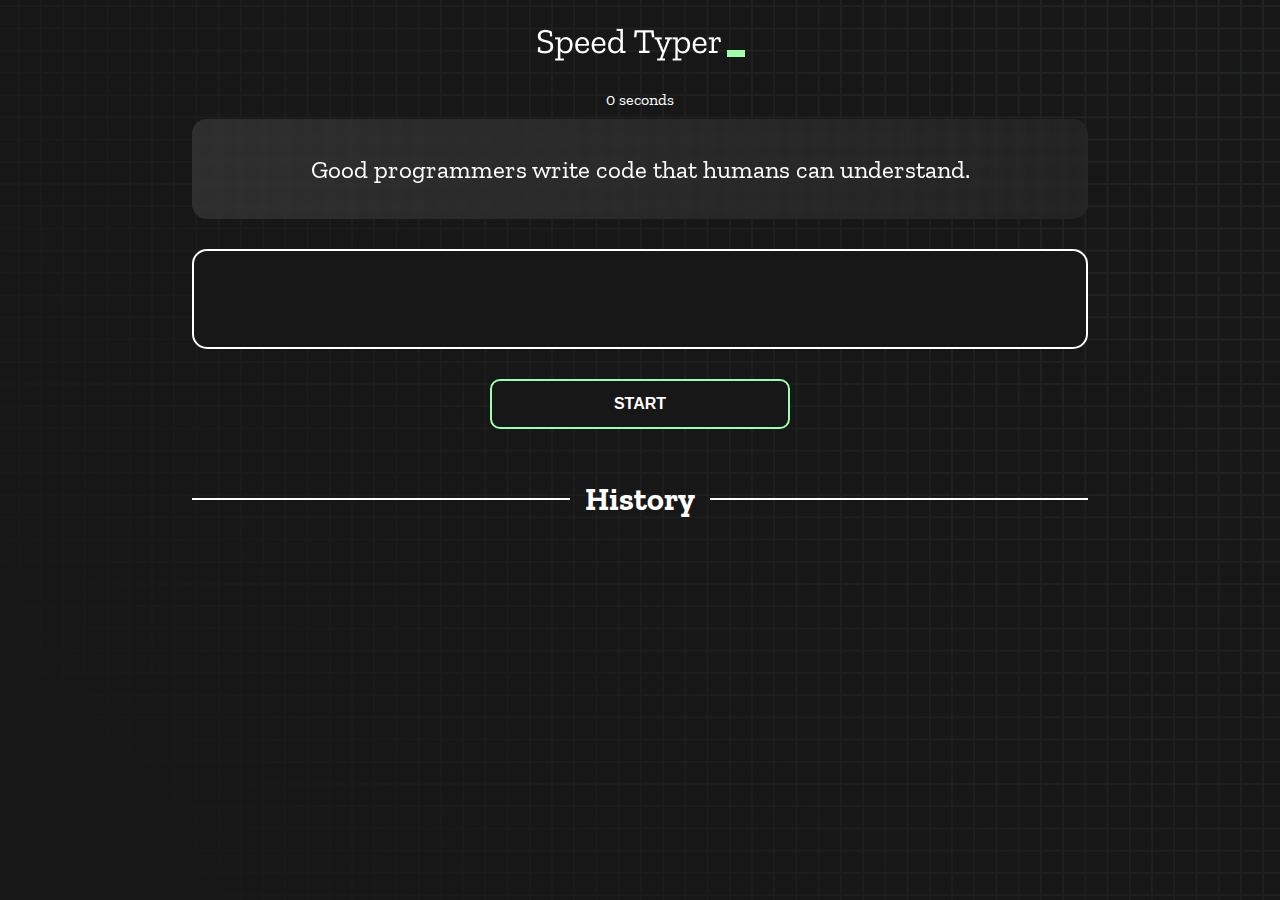
==== index.html @ 2a81efe4 "Initial commit" ====
<!DOCTYPE html>
<html lang="en">
  <head>
    <meta charset="UTF-8" />
    <meta http-equiv="X-UA-Compatible" content="IE=edge" />
    <meta name="viewport" content="width=device-width, initial-scale=1.0" />
    <title>Speed Monster</title>
    <link rel="stylesheet" href="styles.css" />
    <link rel="preconnect" href="https://fonts.googleapis.com" />
    <link rel="preconnect" href="https://fonts.gstatic.com" crossorigin />
    <link
      href="https://fonts.googleapis.com/css2?family=Zilla+Slab:wght@300;400;500&display=swap"
      rel="stylesheet"
    />
  </head>
  <body>
    <h1 class="title"><img src="./logo.png" /></h1>
    <div id="show-time">0 seconds</div>

    <div class="box-container">
      <div id="question"></div>

      <div id="display" class="inactive"></div>

      <div class="buttons">
        <button id="starts">START</button>
      </div>

      <div class="divider-container">
        <div class="line"></div>
        <h1 class="title2">History</h1>
        <div class="line"></div>
      </div>
      <div id="histories"></div>
    </div>

    <div id="countdown"></div>
    <div id="modal-background" class="hidden"></div>
    <div id="result" class="hidden"></div>

    <script src="./history.js"></script>
    <script src="./script.js"></script>
  </body>
</html>
---- styles.css ----
* {
  padding: 0;
  margin: 0;
  box-sizing: border-box;
}

body {
  background-image: url("./bg.png");
  background-size: cover;
  background-position: left top;
  font-family: "Zilla Slab", serif;
}

.box-container {
  width: 70%;
  margin: 0 auto;
}

#question {
  height: 100px;
  display: flex;
  align-items: center;
  justify-content: center;
  color: white;
  font-size: 25px;
  border-radius: 15px;
  background: rgb(255, 255, 255);
  background: linear-gradient(
    92.49deg,
    rgba(255, 255, 255, 0.1) 0.18%,
    rgba(255, 255, 255, 0.05) 99.85%
  );
  backdrop-filter: blur(5px);
  margin-bottom: 30px;
}

#display {
  height: 100px;
  display: flex;
  flex-wrap: wrap;
  align-items: center;
  padding-left: 5rem;
  color: white;
  font-size: 32px;
  background-color: #171717;
  border: 2px solid #9dffad;
  border-radius: 15px;
}

#countdown {
  position: fixed;
  height: 100vh;
  width: 100vw;
  background-color: rgba(0, 0, 0, 0.8);
  top: 0;
  left: 0;
  display: flex;
  align-items: center;
  justify-content: center;
  font-size: 3rem;
  color: white;
  display: none;
}
#result {
  position: fixed;
  top: 10%; 
  left: 10%;
  transform: translate(-50%, -50%);
  height: 250px;
  width: 400px;
  background-color: #171717;
  border-radius: 15px;
  border: 2px solid #9dffad;
  color: white;
  text-align: center;
  padding: 2rem;
}
#show-time{
  text-align: center;
  color: white;
  margin: 10px 0;
}

.green {
  color: #9dffad;
}
.red {
  color: #eb6565;
}
.bold {
  font-weight: 700;
}
.inactive {
  border: 2px solid white !important;
}
.hidden {
  display: none;
}
.title {
  text-align: center;
  color: white;
  margin: 20px 0;
}

.divider-container {
  height: 80px;
  display: flex;
  justify-content: center;
  align-items: center;
  gap: 15px;
  margin: 0 auto;
}

.line {
  height: 2px;
  background: white;
  width: 100%;
}

.title2 {
  color: white;
  display: block;
}

.buttons {
  display: flex;
  justify-content: center;
  margin: 30px 0;
}
button {
  padding: 10px 20px;
  border: none;
  font-size: 16px;
  font-weight: bold;
  width: 300px;
  height: 50px;
  color: white;
  background-color: #171717;
  border-radius: 10px;
  border: 2px solid #9dffad;
  cursor: pointer;
}

#histories {
  display: flex;
  flex-wrap: wrap;
  justify-content: space-around;
}

.card {
  width: 100%;
  height: 100%;
  padding: 50px;
  display: flex;
  justify-content: space-between;
  align-items: center;
  padding: 20px 30px;
  color: white;
  border-radius: 15px;
  background: rgb(255, 255, 255);
  background: linear-gradient(
    92.49deg,
    rgba(255, 255, 255, 0.1) 0.18%,
    rgba(255, 255, 255, 0.05) 99.85%
  );
  backdrop-filter: blur(5px);
  margin-bottom: 30px;
}

#modal-background {
  background: rgb(255, 255, 255);
  background: linear-gradient(
    92.49deg,
    rgba(255, 255, 255, 0.1) 0.18%,
    rgba(255, 255, 255, 0.05) 99.85%
  );
  backdrop-filter: blur(5px);
  height: 100vh;
  width: 100%;
  position: fixed;
  top: 0;
}

@media only screen and (max-width: 700px) {
  .box-container {
    padding: 0 20px;
    width: 100%;
  }
  .card {
    flex-direction: column;
  }
}
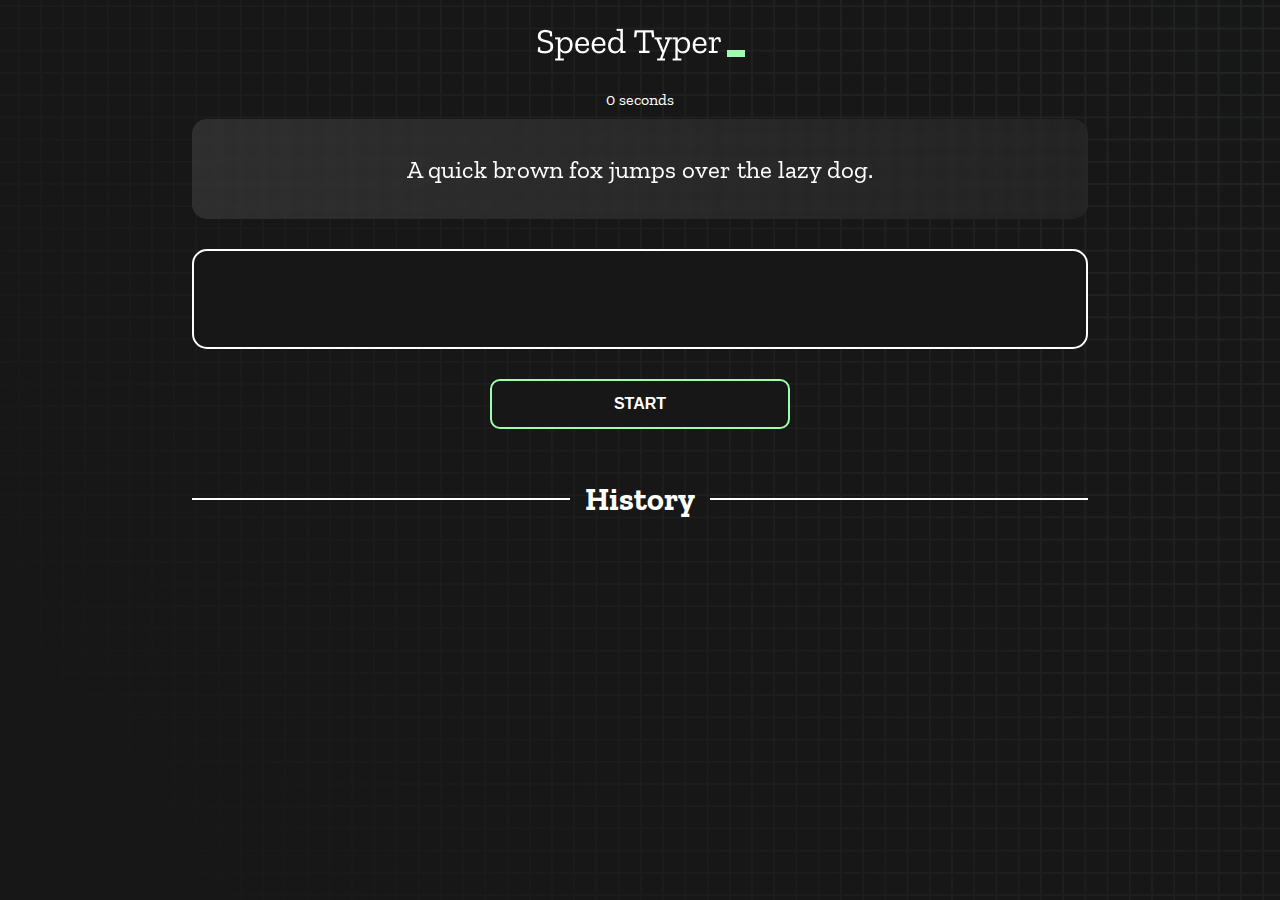
==== commit 69198be6: "finshed field in the middel" ====
--- a/index.html
+++ b/index.html
@@ -4,7 +4,7 @@
     <meta charset="UTF-8" />
     <meta http-equiv="X-UA-Compatible" content="IE=edge" />
     <meta name="viewport" content="width=device-width, initial-scale=1.0" />
-    <title>Speed Monster</title>
+    <title>Speed checker</title>
     <link rel="stylesheet" href="styles.css" />
     <link rel="preconnect" href="https://fonts.googleapis.com" />
     <link rel="preconnect" href="https://fonts.gstatic.com" crossorigin />
@@ -41,4 +41,4 @@
     <script src="./history.js"></script>
     <script src="./script.js"></script>
   </body>
-</html>
+</html>--- a/styles.css
+++ b/styles.css
@@ -63,9 +63,9 @@
 }
 #result {
   position: fixed;
-  top: 10%; 
-  left: 10%;
-  transform: translate(-50%, -50%);
+  top: 30%; 
+  left: 35%;
+  /* transform: translate(-50%, -50%); */
   height: 250px;
   width: 400px;
   background-color: #171717;
